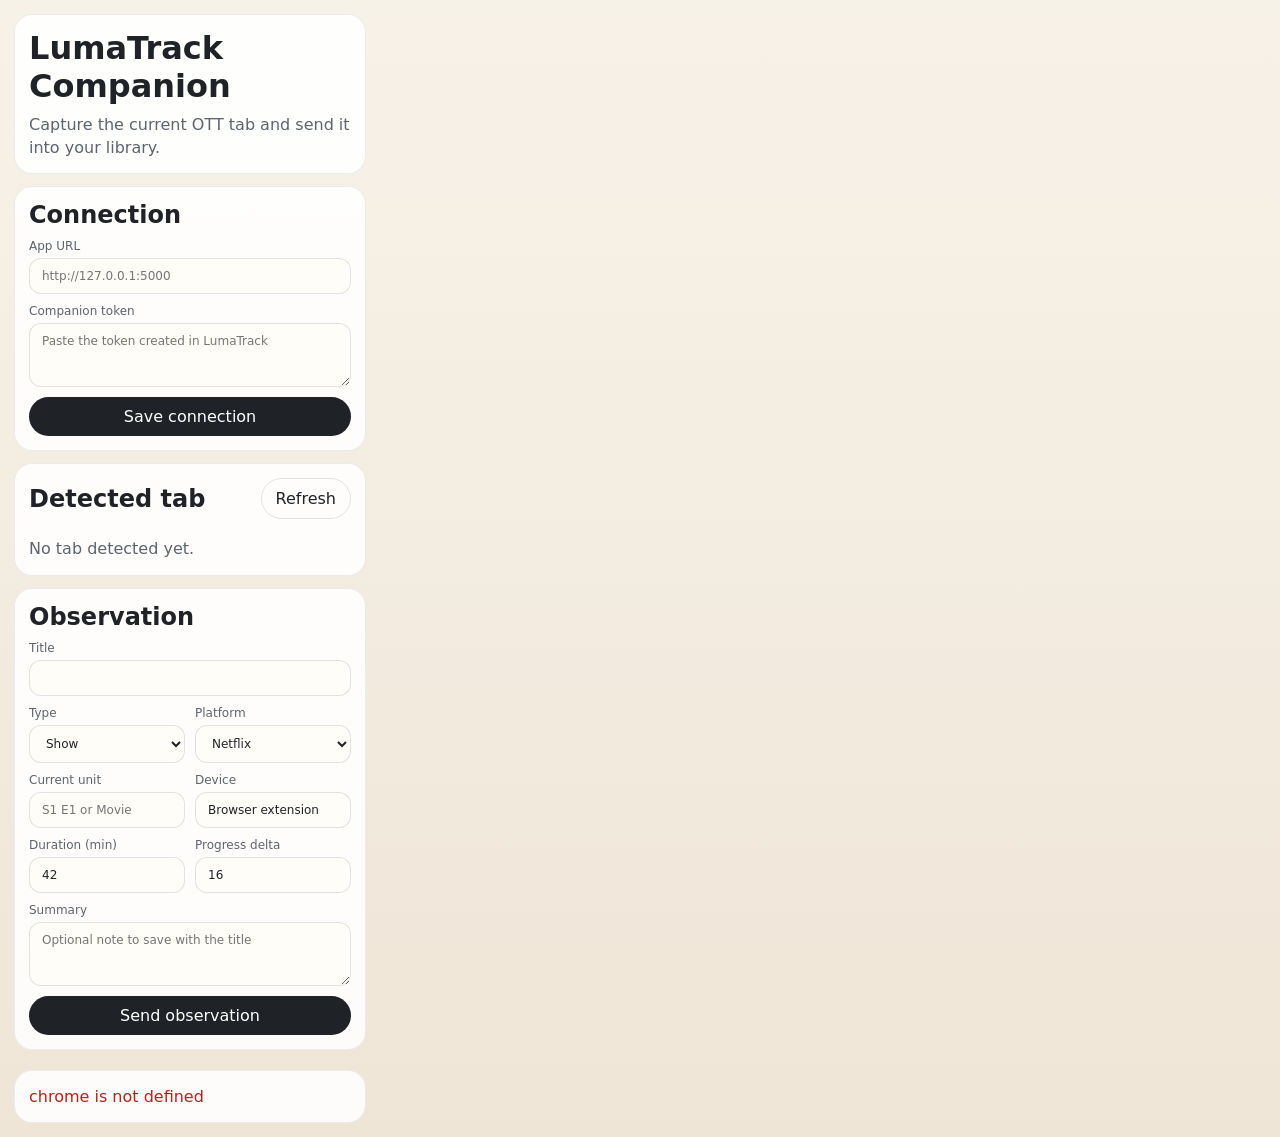
==== extension/popup.html @ a294d86d "Build server-backed LumaTrack app" ====
<!DOCTYPE html>
<html lang="en">
<head>
  <meta charset="UTF-8">
  <meta name="viewport" content="width=device-width, initial-scale=1.0">
  <title>LumaTrack Companion</title>
  <link rel="stylesheet" href="./popup.css">
</head>
<body>
  <main class="shell">
    <header class="hero">
      <h1>LumaTrack Companion</h1>
      <p>Capture the current OTT tab and send it into your library.</p>
    </header>

    <form id="settings-form" class="panel">
      <h2>Connection</h2>
      <label>
        <span>App URL</span>
        <input id="base-url" type="url" placeholder="http://127.0.0.1:5000" required>
      </label>
      <label>
        <span>Companion token</span>
        <textarea id="token" rows="3" placeholder="Paste the token created in LumaTrack" required></textarea>
      </label>
      <button type="submit">Save connection</button>
    </form>

    <section class="panel">
      <div class="panel-head">
        <h2>Detected tab</h2>
        <button id="refresh-tab" type="button" class="ghost">Refresh</button>
      </div>
      <div id="tab-summary" class="summary">No tab detected yet.</div>
    </section>

    <form id="capture-form" class="panel">
      <h2>Observation</h2>
      <label>
        <span>Title</span>
        <input id="title" type="text" required>
      </label>
      <div class="two-up">
        <label>
          <span>Type</span>
          <select id="kind">
            <option value="show">Show</option>
            <option value="movie">Movie</option>
          </select>
        </label>
        <label>
          <span>Platform</span>
          <select id="platform">
            <option value="netflix">Netflix</option>
            <option value="prime-video">Prime Video</option>
            <option value="disney-plus">Disney+</option>
            <option value="max">Max</option>
            <option value="apple-tv">Apple TV+</option>
            <option value="plex">Plex / Jellyfin</option>
          </select>
        </label>
      </div>
      <div class="two-up">
        <label>
          <span>Current unit</span>
          <input id="current-unit" type="text" placeholder="S1 E1 or Movie">
        </label>
        <label>
          <span>Device</span>
          <input id="device" type="text" value="Browser extension">
        </label>
      </div>
      <div class="two-up">
        <label>
          <span>Duration (min)</span>
          <input id="duration" type="number" min="1" value="42">
        </label>
        <label>
          <span>Progress delta</span>
          <input id="progress-delta" type="number" min="1" max="100" value="16">
        </label>
      </div>
      <label>
        <span>Summary</span>
        <textarea id="summary" rows="3" placeholder="Optional note to save with the title"></textarea>
      </label>
      <button type="submit">Send observation</button>
    </form>

    <div id="status" class="status"></div>
  </main>
  <script src="./popup.js"></script>
</body>
</html>
---- extension/popup.css ----
* {
  box-sizing: border-box;
}

body {
  margin: 0;
  width: 380px;
  min-height: 560px;
  font-family: "Segoe UI", system-ui, sans-serif;
  color: #1f2327;
  background: linear-gradient(180deg, #f7f2e8, #efe5d7);
}

.shell {
  display: grid;
  gap: 12px;
  padding: 14px;
}

.hero,
.panel,
.status {
  padding: 14px;
  border-radius: 18px;
  background: rgba(255, 255, 255, 0.88);
  border: 1px solid rgba(31, 35, 39, 0.08);
}

.hero h1,
.panel h2 {
  margin: 0;
}

.hero p,
.summary,
.status {
  margin: 8px 0 0;
  color: #5d646d;
  line-height: 1.45;
}

.panel {
  display: grid;
  gap: 10px;
}

.panel-head {
  display: flex;
  align-items: center;
  justify-content: space-between;
  gap: 10px;
}

.two-up {
  display: grid;
  grid-template-columns: repeat(2, minmax(0, 1fr));
  gap: 10px;
}

label {
  display: grid;
  gap: 5px;
  font-size: 12px;
  color: #5d646d;
}

input,
select,
textarea,
button {
  font: inherit;
}

input,
select,
textarea {
  width: 100%;
  border-radius: 12px;
  border: 1px solid rgba(31, 35, 39, 0.12);
  padding: 10px 12px;
  background: #fffdf8;
  color: #1f2327;
}

textarea {
  resize: vertical;
}

button {
  border: 0;
  border-radius: 999px;
  padding: 10px 14px;
  background: #1f2327;
  color: white;
  cursor: pointer;
}

button.ghost {
  background: transparent;
  border: 1px solid rgba(31, 35, 39, 0.12);
  color: #1f2327;
}

.status.success {
  color: #157347;
}

.status.error {
  color: #b42318;
}
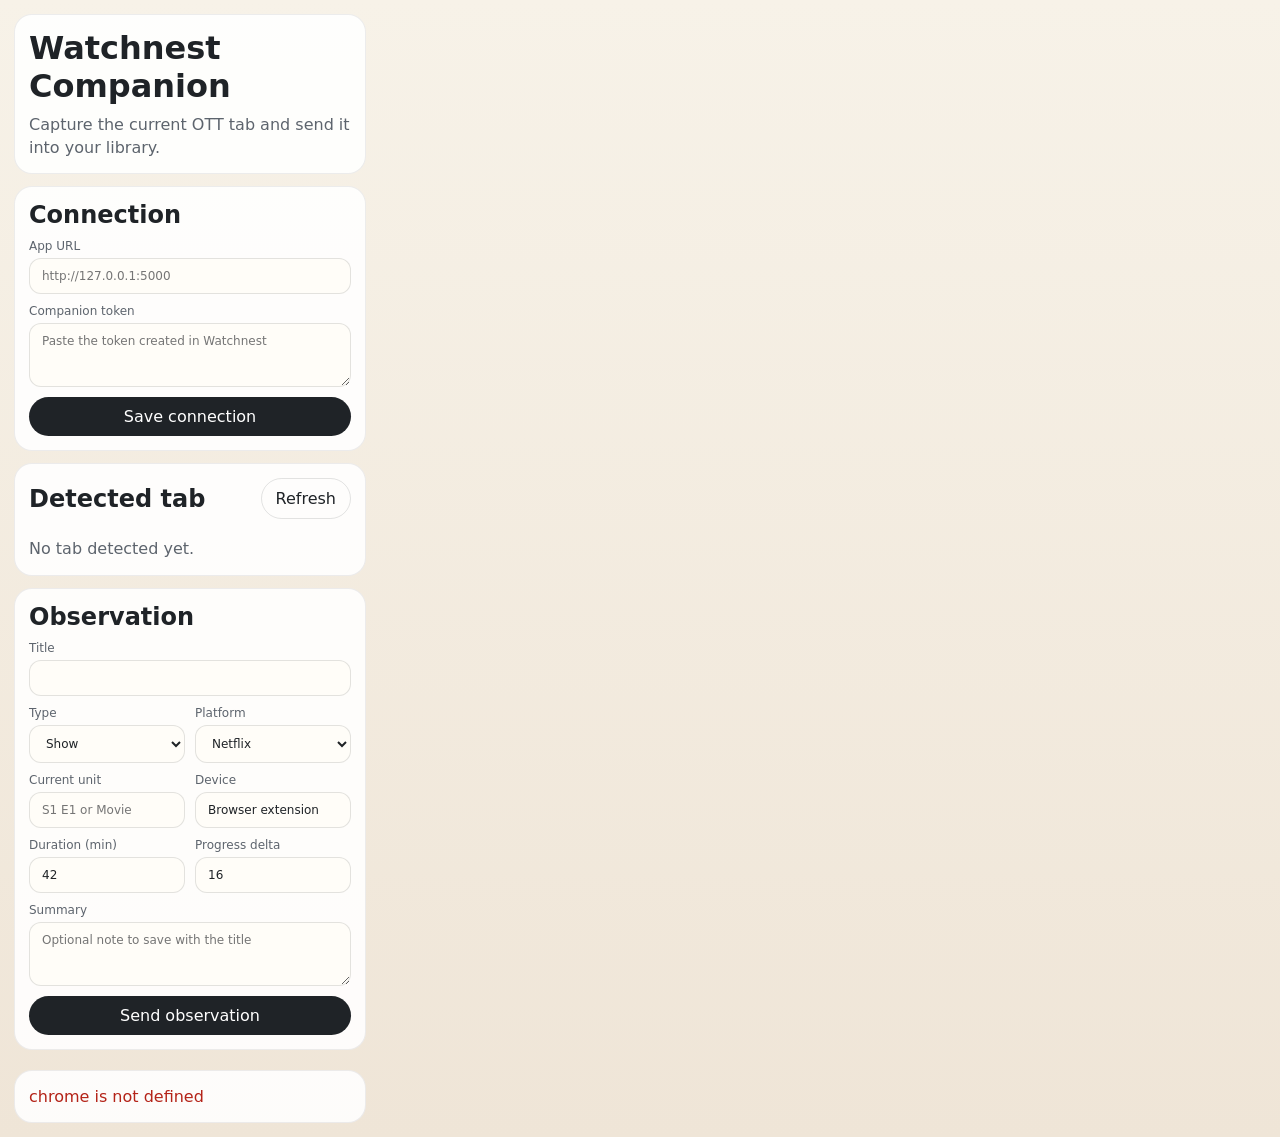
==== commit 8dcddf20: "Rename product to Watchnest" ====
--- a/extension/popup.html
+++ b/extension/popup.html
@@ -3,13 +3,13 @@
 <head>
   <meta charset="UTF-8">
   <meta name="viewport" content="width=device-width, initial-scale=1.0">
-  <title>LumaTrack Companion</title>
+  <title>Watchnest Companion</title>
   <link rel="stylesheet" href="./popup.css">
 </head>
 <body>
   <main class="shell">
     <header class="hero">
-      <h1>LumaTrack Companion</h1>
+      <h1>Watchnest Companion</h1>
       <p>Capture the current OTT tab and send it into your library.</p>
     </header>
 
@@ -21,7 +21,7 @@
       </label>
       <label>
         <span>Companion token</span>
-        <textarea id="token" rows="3" placeholder="Paste the token created in LumaTrack" required></textarea>
+        <textarea id="token" rows="3" placeholder="Paste the token created in Watchnest" required></textarea>
       </label>
       <button type="submit">Save connection</button>
     </form>
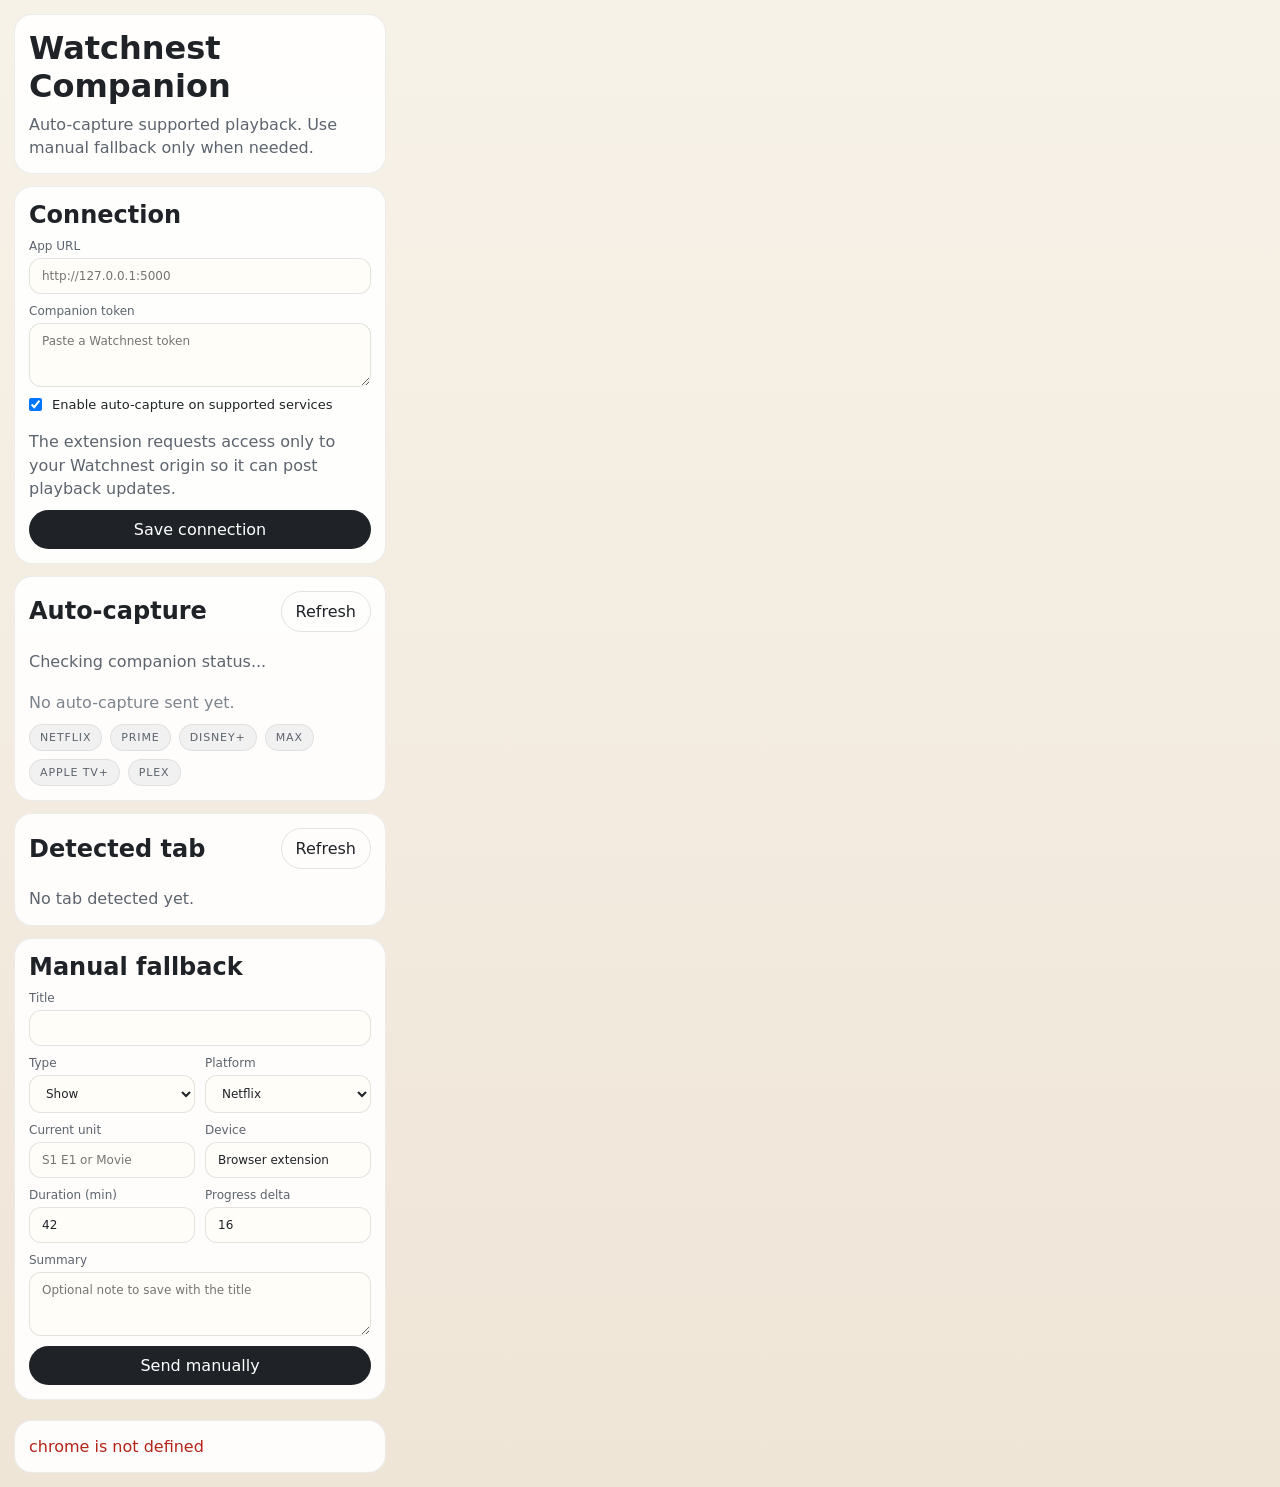
==== commit 71bbced1: "Add auto-capture and media webhooks" ====
--- a/extension/popup.html
+++ b/extension/popup.html
@@ -10,7 +10,7 @@
   <main class="shell">
     <header class="hero">
       <h1>Watchnest Companion</h1>
-      <p>Capture the current OTT tab and send it into your library.</p>
+      <p>Auto-capture supported playback. Use manual fallback only when needed.</p>
     </header>
 
     <form id="settings-form" class="panel">
@@ -21,10 +21,32 @@
       </label>
       <label>
         <span>Companion token</span>
-        <textarea id="token" rows="3" placeholder="Paste the token created in Watchnest" required></textarea>
+        <textarea id="token" rows="3" placeholder="Paste a Watchnest token" required></textarea>
       </label>
+      <label class="toggle-row">
+        <input id="auto-capture-enabled" type="checkbox" checked>
+        <span>Enable auto-capture on supported services</span>
+      </label>
+      <p class="hint">The extension requests access only to your Watchnest origin so it can post playback updates.</p>
       <button type="submit">Save connection</button>
     </form>
+
+    <section class="panel">
+      <div class="panel-head">
+        <h2>Auto-capture</h2>
+        <button id="refresh-status" type="button" class="ghost">Refresh</button>
+      </div>
+      <div id="auto-status" class="summary">Checking companion status...</div>
+      <div id="last-delivery" class="summary muted">No auto-capture sent yet.</div>
+      <div class="chip-row">
+        <span>Netflix</span>
+        <span>Prime</span>
+        <span>Disney+</span>
+        <span>Max</span>
+        <span>Apple TV+</span>
+        <span>Plex</span>
+      </div>
+    </section>
 
     <section class="panel">
       <div class="panel-head">
@@ -35,7 +57,7 @@
     </section>
 
     <form id="capture-form" class="panel">
-      <h2>Observation</h2>
+      <h2>Manual fallback</h2>
       <label>
         <span>Title</span>
         <input id="title" type="text" required>
@@ -84,7 +106,7 @@
         <span>Summary</span>
         <textarea id="summary" rows="3" placeholder="Optional note to save with the title"></textarea>
       </label>
-      <button type="submit">Send observation</button>
+      <button type="submit">Send manually</button>
     </form>
 
     <div id="status" class="status"></div>
--- a/extension/popup.css
+++ b/extension/popup.css
@@ -4,8 +4,8 @@
 
 body {
   margin: 0;
-  width: 380px;
-  min-height: 560px;
+  width: 400px;
+  min-height: 620px;
   font-family: "Segoe UI", system-ui, sans-serif;
   color: #1f2327;
   background: linear-gradient(180deg, #f7f2e8, #efe5d7);
@@ -22,7 +22,7 @@
 .status {
   padding: 14px;
   border-radius: 18px;
-  background: rgba(255, 255, 255, 0.88);
+  background: rgba(255, 255, 255, 0.9);
   border: 1px solid rgba(31, 35, 39, 0.08);
 }
 
@@ -33,7 +33,8 @@
 
 .hero p,
 .summary,
-.status {
+.status,
+.hint {
   margin: 8px 0 0;
   color: #5d646d;
   line-height: 1.45;
@@ -57,11 +58,41 @@
   gap: 10px;
 }
 
+.chip-row {
+  display: flex;
+  flex-wrap: wrap;
+  gap: 8px;
+}
+
+.chip-row span {
+  padding: 6px 10px;
+  border-radius: 999px;
+  background: rgba(31, 35, 39, 0.05);
+  border: 1px solid rgba(31, 35, 39, 0.08);
+  color: #5d646d;
+  font-size: 11px;
+  letter-spacing: 0.08em;
+  text-transform: uppercase;
+}
+
 label {
   display: grid;
   gap: 5px;
   font-size: 12px;
   color: #5d646d;
+}
+
+.toggle-row {
+  grid-template-columns: auto 1fr;
+  align-items: center;
+  gap: 10px;
+  font-size: 13px;
+  color: #1f2327;
+}
+
+.toggle-row input {
+  width: auto;
+  margin: 0;
 }
 
 input,
@@ -101,6 +132,10 @@
   color: #1f2327;
 }
 
+.muted {
+  color: #7d848c;
+}
+
 .status.success {
   color: #157347;
 }
